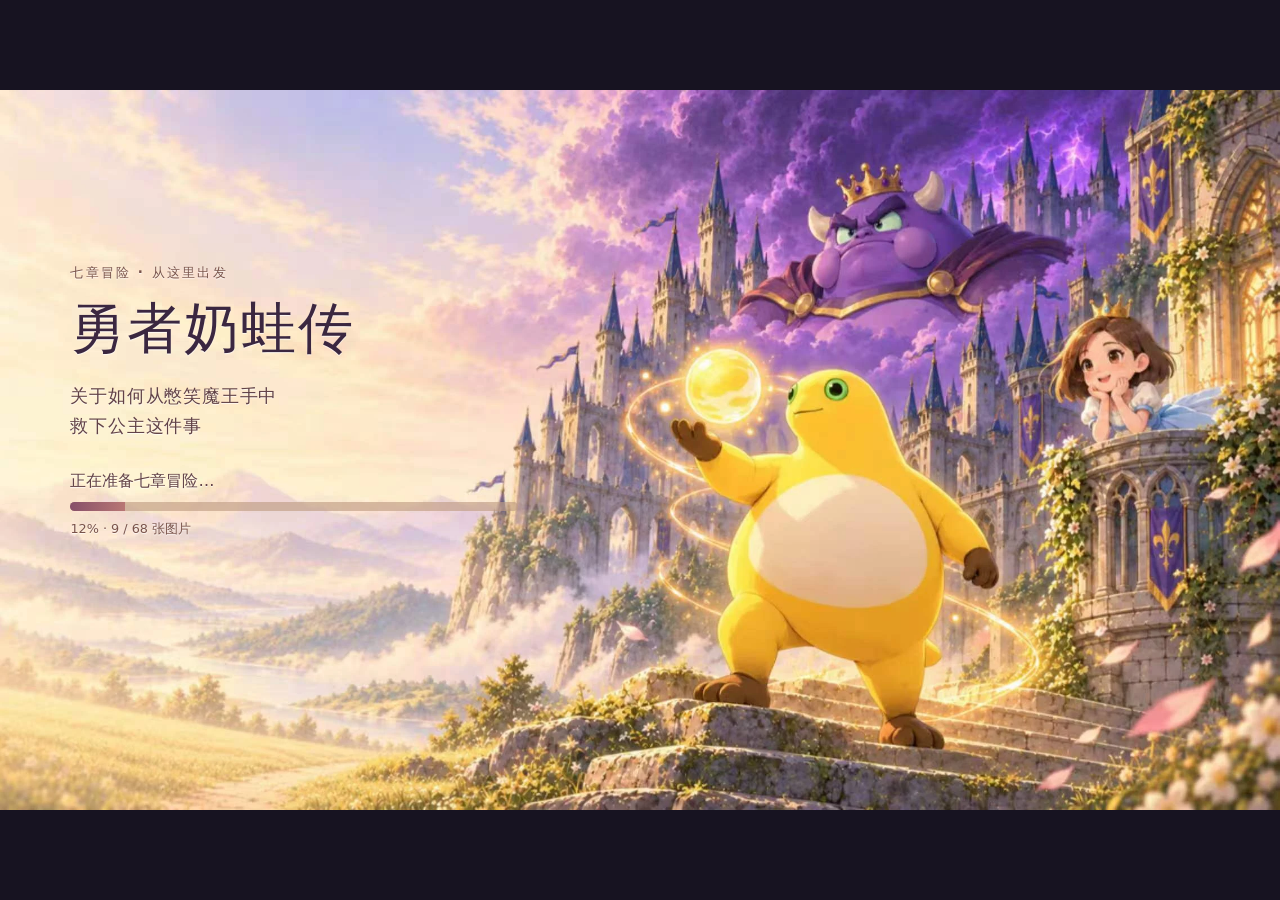
==== index.html @ 22482fdb "Add files via upload" ====
<!doctype html>
<html lang="zh-CN" data-channel="leyuan233"><head>
    <meta charset="UTF-8">
    <meta name="viewport" content="width=device-width, initial-scale=1, viewport-fit=cover, maximum-scale=1">
    <meta name="theme-color" content="#171321">
    <meta name="screen-orientation" content="landscape">
    <meta name="x5-orientation" content="landscape">
    <link rel="manifest" href="./manifest.json">
    <meta name="description" content="奶蛙勇闯憋笑城堡，肚皮冲撞、大笑清场！闯过七关救出豆公主。免下载，手机电脑都能玩。">
    <meta property="og:title" content="勇者奶蛙传：关于如何从憋笑魔王手中救下公主这件事">
    <meta property="og:description" content="一肚子撞进城堡，一口气笑翻魔王。来挑战你的救援纪录！">
    <link rel="icon" href="./favicon.svg" type="image/svg+xml">
    <title>勇者奶蛙传：关于如何从憋笑魔王手中救下公主这件事</title>
    <script src="./assets/quiz-ad.js"></script>
    <script type="module" crossorigin="" src="./assets/game-BDvRcsxG.js"></script>
    <link rel="stylesheet" crossorigin="" href="./assets/game-DhG0Y0Ys.css">
  <link rel="modulepreload" as="script" crossorigin="" href="file:///d%3A/deepseek-harness/default-workspace/naiwa-original/github-pages/assets/main-BsKo9vWW.js"><link rel="modulepreload" as="script" crossorigin="" href="file:///d%3A/deepseek-harness/default-workspace/naiwa-original/github-pages/assets/phaser-0YPJO2g1.js"><link rel="stylesheet" crossorigin="" href="file:///d%3A/deepseek-harness/default-workspace/naiwa-original/github-pages/assets/main-B4FeNT19.css"><style>#pq-mask{position:fixed;inset:0;z-index:2147483000;display:none;place-items:center;background:rgba(8,5,16,.78);backdrop-filter:blur(3px);font-family:'Microsoft YaHei','PingFang SC',system-ui,sans-serif}#pq-mask.on{display:grid}#pq-card{width:min(420px,86vw);padding:30px 28px 24px;border-radius:20px;text-align:center;background:linear-gradient(180deg,#2b2040,#1d1630);border:1px solid rgba(255,209,102,.28);box-shadow:0 30px 80px rgba(0,0,0,.6),inset 0 1px 0 rgba(255,255,255,.06);animation:pq-in .22s cubic-bezier(.2,.9,.3,1.2)}@keyframes pq-in{from{transform:scale(.9) translateY(12px);opacity:0}to{transform:none;opacity:1}}#pq-card .pq-emoji{font-size:40px;line-height:1}#pq-card h2{margin:14px 0 6px;font-size:24px;color:#ffe9c4;letter-spacing:.02em}#pq-card p{margin:0 0 22px;font-size:13px;color:rgba(255,255,255,.5)}#pq-btns{display:flex;gap:12px}#pq-btns button{flex:1;padding:13px 0;border-radius:12px;font-size:16px;font-weight:700;font-family:inherit;cursor:pointer;border:1px solid transparent;transition:transform .1s,filter .15s}#pq-btns button:active{transform:scale(.97)}#pq-yes{background:linear-gradient(180deg,#ffd978,#f0b93c);color:#2a1c08}#pq-yes:hover{filter:brightness(1.08)}#pq-no{background:rgba(255,255,255,.06);color:rgba(255,255,255,.72);border-color:rgba(255,255,255,.14)}#pq-no:hover{background:rgba(255,255,255,.1)}#pq-hint{margin-top:16px;font-size:11px;color:rgba(255,255,255,.32)}</style></head>
  <body>
    <main id="app" style="--game-width: 710.4000244140625px; --game-height: 701.5999755859375px; --viewport-center-x: 350.79998779296875px; --viewport-center-y: 355.20001220703125px;">
 <div class="game-shell"><div class="stage" id="stage">
  <div id="canvas-root"><canvas width="1280" height="720"></canvas></div><div class="vignette"></div>
  <div id="hud" class="hud hidden">
   <div class="hero-panel"><div class="avatar"><img alt="" src="blob:file:///c7c89f64-17ed-4c79-8cbe-7572532b84cf"></div><div class="vitals"><div class="hero-line"><b>奶蛙勇者</b><span id="hp-label">120 / 120</span></div><div id="health-shell" class="health-shell" aria-label="生命值"><div class="health-track"><div id="health-fill" style="width: 100%;"></div></div><span class="naidan-health-ring" aria-hidden="true"></span></div><div class="energy-track"><div id="energy-fill" style="width: 30%;"></div></div><div class="energy-caption"><span>大笑能量</span><span id="energy-label">30%</span></div></div></div>
   <div class="zone-panel"><span id="zone-number">CHAPTER 01</span><b id="zone-name">奶笑村</b><small id="objective">向前走，把禁笑令撕碎</small></div>
   <div class="hud-right"><span class="run-clock" id="run-clock">00:00</span><button class="icon-btn" data-action="sound" aria-label="全部静音" aria-pressed="false" title="关闭音乐与音效"><svg viewBox="0 0 24 24" fill="none" stroke="currentColor" stroke-width="1.8" stroke-linecap="round" stroke-linejoin="round" aria-hidden="true"><path d="m11 5-6 4H2v6h3l6 4zM16 8a6 6 0 0 1 0 8M19 4a11 11 0 0 1 0 16"></path></svg></button><button class="icon-btn" data-action="pause" aria-label="暂停游戏"><svg viewBox="0 0 24 24" fill="none" stroke="currentColor" stroke-width="1.8" stroke-linecap="round" stroke-linejoin="round" aria-hidden="true"><path d="M8 5v14M16 5v14"></path></svg></button></div>
  </div>
  <div id="boss-panel" class="boss-panel hidden elite-panel"><div><span id="boss-name">憋笑魔王</span><small id="boss-phase">禁止大笑 · 第一阶段</small></div><div class="boss-track"><div id="boss-fill" style="width: 0%;"></div></div></div>
  <div id="ending-caption" class="ending-caption hidden">向前走，把禁笑令撕碎</div><div id="combo" class="combo hidden"><b id="combo-number">0</b><span>连击！</span></div>
  <div id="dialogue" class="battle-subtitle hidden" role="status" aria-live="polite"><p id="dialogue-text"></p></div>
  <div id="chapter-toast" class="chapter-toast hidden"><span>下一站</span><h2></h2></div>
  <div id="controls" class="controls hidden"><button id="naidan-button" class="naidan-button" aria-label="奶蛋助阵，V" disabled="" aria-disabled="true" title="V / 点击召唤：立即张嘴，释放音效结束后奶蛋和奶蛙同步大笑，大笑结束后保留 5 秒强化。仅张嘴释放音效期间无敌；奶球 5 发（三连强化后 7 发）、伤害 2 倍；强化结束后冷却 30 秒。期间可以讲笑话蓄力，超级大笑需强化结束后释放。"><span class="naidan-symbol">✦</span><span><b id="naidan-name">奶蛋助阵</b><small id="naidan-status">V · 点击召唤</small></span></button><div class="movement-zone" id="movement-zone" aria-label="左侧滑动移动"><span class="movement-hint">左侧滑动移动</span><div class="joystick" id="joystick" aria-hidden="true"><div class="joystick-ring"></div><div class="joystick-knob" style="transform: translate(-50%, -50%);"></div></div></div><div class="desktop-hint"><kbd>W A S D</kbd> 前后走位 <span>·</span> <span id="attack-mode">按住 F 奶球 · 连续直射</span></div><div id="rapid-control" class="rapid-control hidden"><div class="rapid-caption">笑声不能停！</div><button id="rapid-button" aria-label="快速点击"><span>快速点击</span><small>连点 / R</small></button><div class="rapid-track"><div id="rapid-progress" style="width: 0%;"></div></div><p id="rapid-hint">继续快速点击！停手就暂停笑声与扣血</p></div><button id="peach-button" class="peach-button hidden" aria-label="黄桃罐头，C，回满血" disabled="" title="已经满血，不会消耗罐头"><span><img src="./assets/items/peach-can.svg" alt=""></span><b id="peach-count">0</b><small>黄桃罐头 · C</small></button><div class="skill-controls"><div id="super-control" class="super-control hidden"><div class="protection-tag">豆公主的庇护</div><button class="skill super-skill awaiting" id="super-button" aria-label="超级大笑，Q" data-state="locked" disabled=""><svg class="charge-ring" viewBox="0 0 100 100" aria-hidden="true"><circle class="charge-track" cx="50" cy="50" r="46"></circle><circle id="super-progress" class="charge-progress" cx="50" cy="50" r="46" pathLength="100" style="stroke-dashoffset: 100;"></circle></svg><span class="skill-icon"><svg viewBox="0 0 24 24" fill="none" stroke="currentColor" stroke-width="1.8" stroke-linecap="round" stroke-linejoin="round" aria-hidden="true"><path d="m3 6 5 4 4-7 4 7 5-4-2 14H5z"></path></svg></span><b id="super-name">超级大笑</b><small id="super-charge">Q · 蓄力已满</small></button><p id="super-hint">当前动作结束后可释放</p></div><button class="skill defense" id="defense-button" aria-label="防御，按住空格" data-level="0" aria-pressed="false" title="按住防御 · 减伤 30% · 可移动"><span class="skill-icon"><svg viewBox="0 0 24 24" fill="none" stroke="currentColor" stroke-width="1.8" stroke-linecap="round" stroke-linejoin="round" aria-hidden="true"><path d="m12 2 8 3v7c0 5-8 10-8 10S4 17 4 12V5z"></path><path d="m8 12 3 3 5-6"></path></svg></span><b>防御</b><small>按住 SPACE</small></button><button class="skill dash hidden" id="dash-button" aria-label="肚皮冲撞，剩余 0 次，最多 0 次" aria-disabled="false"><span class="skill-icon"><svg viewBox="0 0 24 24" fill="none" stroke="currentColor" stroke-width="1.8" stroke-linecap="round" stroke-linejoin="round" aria-hidden="true"><path d="m13 2-9 12h7l-1 8 10-13h-7z"></path></svg></span><b>肚皮冲撞</b><small id="dash-key">SHIFT · 0/0 次</small><i id="dash-cooldown"></i></button><button class="skill laugh unready" id="laugh-button" aria-label="捧腹大笑" aria-disabled="false"><span class="skill-icon"><svg viewBox="0 0 24 24" fill="none" stroke="currentColor" stroke-width="1.8" stroke-linecap="round" stroke-linejoin="round" aria-hidden="true"><circle cx="12" cy="12" r="10"></circle><path d="m6 8 3-2 2 2m3 0 2-2 3 2M6 12h12a6 6 0 0 1-12 0Z"></path></svg></span><b>捧腹大笑</b><small id="laugh-key">E · 攒满释放</small></button><button class="skill attack" id="attack-button" aria-label="奶球，按住 F 连续发射，松手停止" data-level="0" aria-disabled="false"><span class="milk-ball-icon"></span><b>奶球</b><small>按住 F · 连发</small></button></div></div>
  <section data-screen="title" class="screen title-screen leyuan-title">
    <div class="title-background"></div>
    <div class="leyuan-title-tools"><button class="icon-btn" data-action="fullscreen" aria-label="全屏"><svg viewBox="0 0 24 24" fill="none" stroke="currentColor" stroke-width="1.8" stroke-linecap="round" stroke-linejoin="round" aria-hidden="true"><path d="M8 3H3v5m13-5h5v5M3 16v5h5m13-5v5h-5"></path></svg></button><button class="icon-btn" data-action="settings" aria-label="设置"><svg viewBox="0 0 24 24" fill="none" stroke="currentColor" stroke-width="1.8" stroke-linecap="round" stroke-linejoin="round" aria-hidden="true"><circle cx="12" cy="12" r="3"></circle><path d="m9 3-1 3-3 1-2 3 2 2-1 4 3 2 3-1 2 3 3-1 1-3 3-1 2-3-2-2 1-4-3-2-3 1-2-3z"></path></svg></button></div>
    <div class="leyuan-entry-copy"><p class="leyuan-eyebrow">七章冒险 · 从这里出发</p><h1>勇者奶蛙传</h1><p class="leyuan-subtitle">关于如何从憋笑魔王手中<br>救下公主这件事</p><div class="leyuan-entry-actions"><button class="primary start-button" id="start-button"><svg viewBox="0 0 24 24" fill="none" stroke="currentColor" stroke-width="1.8" stroke-linecap="round" stroke-linejoin="round" aria-hidden="true"><path d="m9 5 12 7-12 7z"></path></svg><span>准备好出发</span><svg viewBox="0 0 24 24" fill="none" stroke="currentColor" stroke-width="1.8" stroke-linecap="round" stroke-linejoin="round" aria-hidden="true"><path d="M4 12h16m-6-6 6 6-6 6"></path></svg></button><button id="continue-button" class="secondary continue-button hidden">继续冒险<span>恢复本机保存的进度</span></button></div><div class="best-chip" id="best-chip"><span class="new-adventure">✦ 你的第一次营救，即将开始</span></div><p class="leyuan-entry-hint">电脑键盘 / 手机触控 · 进度保存在本机</p></div>
  </section>
  <section data-screen="new-run-confirm" class="screen modal-screen hidden"><div class="small-modal"><div class="eyebrow">已有未完成的冒险</div><h2>重新出发？</h2><p>新开一局会覆盖本机保存的进度。<br>想接着玩，请返回后选择“继续冒险”。</p><button id="confirm-new-run" class="primary">确认重新开始</button><button id="cancel-new-run" class="secondary">返回</button></div></section><section data-screen="upgrade" class="screen modal-screen hidden"><div class="upgrade-content"><div class="eyebrow">有点上头了</div><h2>选一招，更离谱。</h2><p>选择招式强化或被动技能 · 奶球始终可手动发射</p><div id="upgrade-cards"></div><small>战斗已暂停，慢慢选。</small></div></section>
  <section data-screen="pause" class="screen modal-screen hidden"><div class="small-modal"><div class="eyebrow">勇者休息中</div><h2>歇会儿，再笑。</h2><p>战斗和计时已经暂停，可切回手机桌面休息。<br>保留此页面，回来点“继续营救”。关卡进度自动保存在本机，可从标题页继续。</p><button class="primary" data-action="resume"><svg viewBox="0 0 24 24" fill="none" stroke="currentColor" stroke-width="1.8" stroke-linecap="round" stroke-linejoin="round" aria-hidden="true"><path d="m9 5 12 7-12 7z"></path></svg>继续营救</button><button class="secondary" data-action="rest">暂离休息 · 保留本局</button><button class="secondary" data-action="settings">声音与画面</button><button class="text-btn" data-action="home">返回标题</button></div></section>
  <section data-screen="settings" class="screen modal-screen hidden"><div class="small-modal"><button class="modal-close icon-btn" data-action="close-settings" aria-label="关闭设置"><svg viewBox="0 0 24 24" fill="none" stroke="currentColor" stroke-width="1.8" stroke-linecap="round" stroke-linejoin="round" aria-hidden="true"><path d="m6 6 12 12M18 6 6 18"></path></svg></button><div class="eyebrow">按你喜欢的来</div><h2>声音与画面</h2><label class="setting-row"><div><b>全部静音</b><small>关闭音乐、音效与结局声音</small></div><input id="mute-setting" type="checkbox"><span class="switch"></span></label><label class="setting-row"><div><b>音效</b><small>撞击、大笑与城堡的回声</small></div><input id="sound-setting" type="checkbox"><span class="switch"></span></label><label class="setting-row"><div><b>背景音乐</b><small>循环播放；结局动画期间停播</small></div><input id="bgm-setting" type="checkbox"><span class="switch"></span></label><label class="setting-row bgm-mode-row" for="bgm-mode-setting"><div><b>选择 BGM</b><small>自动：死亡等待时切换；复活后恢复战斗音乐</small></div><select id="bgm-mode-setting" aria-label="选择 BGM"><option value="auto">自动切换（默认）</option><option value="normal">只放普通 BGM</option></select></label><label class="setting-row"><div><b>镜头震动</b><small>冲撞与大招更有分量</small></div><input id="shake-setting" type="checkbox"><span class="switch"></span></label><button class="secondary touch-layout-button" data-action="touch-layout"><svg viewBox="0 0 24 24" fill="none" stroke="currentColor" stroke-width="1.8" stroke-linecap="round" stroke-linejoin="round" aria-hidden="true"><circle cx="12" cy="12" r="3"></circle><path d="m9 3-1 3-3 1-2 3 2 2-1 4 3 2 3-1 2 3 3-1 1-3 3-1 2-3-2-2 1-4-3-2-3 1-2-3z"></path></svg>手游按键布局</button><button class="secondary" data-action="fullscreen"><svg viewBox="0 0 24 24" fill="none" stroke="currentColor" stroke-width="1.8" stroke-linecap="round" stroke-linejoin="round" aria-hidden="true"><path d="M8 3H3v5m13-5h5v5M3 16v5h5m13-5v5h-5"></path></svg>切换全屏</button><p class="setting-note">电脑：WASD / 方向键走位<br>F 奶球（按住连发，松手停止）<br>按住空格防御 · Shift 冲撞（通关奶笑村解锁，冷却2秒、最多存2次；冲撞中点击可接续一次）<br>E 大笑 · C 罐头 · V 奶蛋助阵 · Esc 暂停<br>最终关：Q 讲笑话 / 超级大笑<br>大招中：连续点击大按钮 / 连按 R 维持笑声<br>手机：左侧按下出现摇杆，滑动走位；右侧释放技能。可在“手游按键布局”中调整大小和位置，默认保持当前布局。<br>奶蛋助阵：立即张嘴并播放释放音效，结束后奶蛋和奶蛙同步大笑；大笑结束后保留5秒强化。仅张嘴释放音效期间无敌，大笑与余力期间会受伤。奶球5发（三连后7发）、伤害翻倍；强化结束后冷却30秒。强化中可以讲笑话蓄力，结束后才能释放超级大笑。<br>进度保存在当前浏览器；清除网站数据会移除存档。</p></div></section>
  <section data-screen="defeat" class="screen modal-screen hidden"><div class="small-modal"><div class="defeat-face">…</div><div class="eyebrow">只是肚子着地了</div><h2 id="defeat-message">豆公主，我一定会找到最完美的时间线的！</h2><p>从本区域入口重试，保留进入区域时的强化。</p><button class="primary" data-action="retry"><svg viewBox="0 0 24 24" fill="none" stroke="currentColor" stroke-width="1.8" stroke-linecap="round" stroke-linejoin="round" aria-hidden="true"><path d="M3 10a9 9 0 1 1 1 8M3 3v7h7"></path></svg><span>回答一个问题再闯一次</span></button><p id="death-ad-note" class="leyuan-ad-note" role="status" aria-live="polite"></p><button class="text-btn" data-action="home">返回标题</button></div></section>
  <section data-screen="win" class="screen modal-screen win-screen hidden"><div class="win-content"><div class="win-portrait"><img alt="获救的豆公主" src="blob:file:///2c718cf8-d879-4b9a-9f3a-ce44846010dc"><div class="rescue-seal">营救成功</div></div><div class="win-copy"><div class="eyebrow">游戏结束 · 营救成功</div><h2>全城堡，<br><em>笑场了。</em></h2><p class="princess-quote">“哈哈哈！你把魔王也逗笑了！”</p><div class="title-badge" id="result-title">城堡拆迁勇者</div><div class="result-stats"><div><b id="result-time">03:00</b><span>营救用时</span></div><div><b id="result-kills">0</b><span>击败敌人</span></div><div><b id="result-combo">0</b><span>最高连击</span></div></div><div class="win-buttons"><button class="primary" data-action="share"><svg viewBox="0 0 24 24" fill="none" stroke="currentColor" stroke-width="1.8" stroke-linecap="round" stroke-linejoin="round" aria-hidden="true"><circle cx="18" cy="5" r="3"></circle><circle cx="6" cy="12" r="3"></circle><circle cx="18" cy="19" r="3"></circle><path d="m9 10 6-3m-6 7 6 3"></path></svg>叫朋友来挑战</button><button class="secondary" data-action="replay"><svg viewBox="0 0 24 24" fill="none" stroke="currentColor" stroke-width="1.8" stroke-linecap="round" stroke-linejoin="round" aria-hidden="true"><path d="M3 10a9 9 0 1 1 1 8M3 3v7h7"></path></svg>再救一次</button></div><button class="text-btn" data-action="watch-ending">重看结局动画</button><button class="text-btn" data-action="poster"><svg viewBox="0 0 24 24" fill="none" stroke="currentColor" stroke-width="1.8" stroke-linecap="round" stroke-linejoin="round" aria-hidden="true"><path d="M12 3v12m-5-5 5 5 5-5M4 16v5h16v-5"></path></svg>保存战绩图片</button><div class="result-best" id="result-best"></div></div></div></section>
  <section data-screen="cinematic" class="screen cinematic-screen hidden"><video id="ending-video" playsinline="" webkit-playsinline="" preload="none" disablepictureinpicture=""></video><div id="video-curtain" class="video-curtain"><p id="video-note">奶蛙这次，把整个城堡都逗笑了。</p></div><div class="cinematic-tools"><button id="video-sound" class="secondary">开启声音</button><button id="video-skip" class="secondary">跳过剧情</button></div></section>
  <div class="toast hidden" id="toast" role="status"></div>
  <p id="storage-warning" class="leyuan-storage-warning hidden" role="status">本机存储不可用：当前进度和设置仅临时生效，请保留页面。</p>
 </div></div></main>
  

<div id="pq-mask" role="dialog" aria-modal="true"><div id="pq-card"><div class="pq-emoji">🐸</div><h2>你是猪吗？</h2><p>回答「是」才能按当前进度继续</p><div id="pq-btns"><button id="pq-yes" type="button">是</button><button id="pq-no" type="button">不是</button></div><div id="pq-hint">Enter 选「是」 · Esc 选「不是」</div></div></div></body></html>
---- assets/game-DhG0Y0Ys.css ----
html[data-channel=leyuan233] body{background:#171321}html[data-channel=leyuan233] #app:not(.landscape-mobile) .game-shell{max-width:none;min-height:100svh;padding:0;align-items:center}html[data-channel=leyuan233] #app:not(.landscape-mobile) .stage{width:min(100vw,177.7778svh);border:0;border-radius:0}html[data-channel=leyuan233] .page-footer{display:none}html[data-channel=leyuan233] .naidan-button{z-index:5}.leyuan-title .title-background{background:url(../assets/channels/leyuan233/story-cover.webp) center/cover;filter:none;opacity:1;transform:none}.leyuan-title-tools{position:absolute;left:5.5%;top:5%;display:flex;gap:10px;z-index:4}.leyuan-title-tools .icon-btn{color:#624338;border-color:#76564766;background:#fff5deaa;width:3.4cqw;height:3.4cqw;min-width:32px;min-height:32px}.leyuan-title .leyuan-entry-copy,.leyuan-loading .leyuan-entry-copy{position:absolute;left:5.5%;top:24%;width:35%;color:#493149;z-index:2;text-shadow:0 1px 1px #fffc}.leyuan-entry-copy h1{margin:0 0 2.8cqw;font:900 4.3cqw/1.2 Songti SC,SimSun,serif;letter-spacing:.035em;color:#3b2740;white-space:nowrap}.leyuan-entry-copy .leyuan-eyebrow{margin:0 0 1.05cqw;font:600 1.05cqw/1.5 system-ui,sans-serif;letter-spacing:.16em;color:#79534a}.leyuan-entry-copy .leyuan-subtitle{margin:-1.35cqw 0 2.4cqw;font:600 1.4cqw/1.65 Microsoft YaHei,system-ui,sans-serif;letter-spacing:.045em;color:#624247}.leyuan-entry-actions{display:grid;gap:1.1cqw;width:100%}.leyuan-title .start-button{width:100%;min-height:0;height:4.8cqw;margin:0;padding:.9cqw 1.1cqw;justify-content:space-between;font-size:1.55cqw;border-radius:.65cqw;background:linear-gradient(135deg,#764457,#35213e);color:#fff0c6;border:1px solid #a88864;box-shadow:0 3px #c6a679,0 8px 20px #63454422}.leyuan-title .start-button svg{width:1.65cqw;height:1.65cqw}.leyuan-title .continue-button{position:static;display:flex;flex-direction:column;width:100%;height:auto;min-height:0;margin:0;padding:.7cqw;font-size:1.1cqw;background:#ffefd2bc;border:1px solid #ad8b69;color:#573b4d}.leyuan-title .continue-button span{font-size:.8cqw;line-height:1.5}.leyuan-title .best-chip{margin-top:1.3cqw;font-size:.82cqw;color:#654553;flex-wrap:wrap;gap:.4cqw}.leyuan-title .best-chip svg{width:1.1cqw;height:1.1cqw}.leyuan-entry-hint{margin:1cqw 0 0;color:#7a5c5a;font-size:.8cqw;line-height:1.5}.leyuan-loading{position:fixed;inset:0;z-index:4000;background:#171321;font-family:Microsoft YaHei,system-ui,sans-serif}.leyuan-loading-frame{position:absolute;left:50%;top:50%;aspect-ratio:16/9;container-type:inline-size;background:url(../assets/channels/leyuan233/story-cover.webp) center/cover}.leyuan-loading-content{display:grid;gap:.8cqw}.leyuan-loading-note{margin:0;font-size:1.25cqw;color:#624247}.leyuan-loading progress{width:100%;height:.7cqw;border:0;border-radius:99px;background:#be9b8266;overflow:hidden;accent-color:#8b5265}.leyuan-loading progress::-webkit-progress-bar{background:#be9b8266}.leyuan-loading progress::-webkit-progress-value{background:linear-gradient(90deg,#875069,#b87674)}.leyuan-loading-count{font-size:1cqw;color:#79534a}.leyuan-load-retry{padding:.8cqw;color:#fff2cf;background:#704252;border:0;border-radius:.5cqw;font:600 1.3cqw system-ui;cursor:pointer}.leyuan-load-retry[hidden]{display:none}html[data-channel=leyuan233] [data-screen=settings] .small-modal{width:min(700px,90%);max-height:88%;overflow:auto}html[data-channel=leyuan233] [data-screen=settings] .setting-note{font-size:clamp(10px,1.1cqw,15px)}.leyuan-ad-note{min-height:1.5em;font-size:clamp(11px,1.1cqw,15px);line-height:1.5;color:#e8c799}.leyuan-storage-warning{position:absolute;top:1%;left:32%;width:36%;margin:0;padding:.4em .6em;background:#38262eed;border:1px solid #ebbd75;border-radius:6px;color:#ffe3aa;text-align:center;font:500 clamp(9px,1cqw,14px)/1.5 system-ui;z-index:60;pointer-events:none}@media(pointer:coarse){html[data-channel=leyuan233] .skill-controls .super-skill .skill-icon{display:block}html[data-channel=leyuan233] .skill-controls .skill .skill-icon svg{display:block;width:20px;height:20px}html[data-channel=leyuan233] .skill-controls .super-skill #super-name{font-size:9px}html[data-channel=leyuan233] .skill-controls .super-skill #super-charge{font-size:8px;margin-top:0}html[data-channel=leyuan233] .skill-controls .skill b{font-size:9px;letter-spacing:0;white-space:nowrap}.leyuan-title .leyuan-entry-copy,.leyuan-loading .leyuan-entry-copy{top:21%}.leyuan-entry-copy h1{margin-bottom:2.7cqw}.leyuan-title .best-chip,.leyuan-entry-hint{font-size:1cqw}}@media(pointer:coarse){html[data-channel=leyuan233] .skill-controls .skill{border-width:2px;border-color:#bc935f;color:#fff0d0;background:radial-gradient(circle at 35% 25%,#55515e,#221928);box-shadow:0 4px 12px #0007,inset 0 0 0 3px #1810208a;gap:2px}html[data-channel=leyuan233] .skill-controls .skill b,html[data-channel=leyuan233] .skill-controls .super-skill #super-name{font-size:10px;line-height:1.15;font-weight:700;margin:0}html[data-channel=leyuan233] .skill-controls .skill small{display:block;font-size:8px;line-height:1.15;color:#d8c6d7;margin:0}html[data-channel=leyuan233] .skill-controls #dash-key{position:static;min-width:0;padding:0;border:0;background:none;color:#d8c6d7;font-size:8px}html[data-channel=leyuan233] .skill-controls .skill .skill-icon svg{width:21px;height:21px;color:#efcc85}html[data-channel=leyuan233] .skill-controls #defense-button{background:radial-gradient(circle at 33% 23%,#526b78,#1a263c);border-color:#a9d2da}html[data-channel=leyuan233] .skill-controls #defense-button .skill-icon svg{color:#b8edfc}html[data-channel=leyuan233] .skill-controls #defense-button[data-level="1"]{background:radial-gradient(circle at 30% 20%,#389c9d,#123c55);border-color:#a3fff0;box-shadow:0 0 14px #42c7c955,inset 0 0 0 3px #1d647744}html[data-channel=leyuan233] .skill-controls #defense-button[data-level="2"]{background:radial-gradient(circle at 30% 20%,#7feee5,#235d87 52%,#252e67);border-color:#fff2b4;box-shadow:0 0 18px #90fff16b,inset 0 0 0 3px #97fff344}html[data-channel=leyuan233] .skill-controls #attack-button{background:radial-gradient(circle at 35% 25%,#876128,#3a2631);border-color:#ffe59b;box-shadow:0 0 16px #ffd37428,inset 0 0 0 3px #1810208a}html[data-channel=leyuan233] .skill-controls #attack-button b{font-size:12px}html[data-channel=leyuan233] .skill-controls .milk-ball-icon{width:28px;height:28px;box-shadow:0 0 14px #ffda6e77}html[data-channel=leyuan233] .skill-controls #laugh-button{background:radial-gradient(circle at 35% 25%,#725432,#2b1926);border-color:#dfb36b}html[data-channel=leyuan233] .skill-controls #laugh-button.charged{background:radial-gradient(circle,#a67729,#58302b);border-color:#ffe198;box-shadow:0 0 18px #ffbd485e,inset 0 0 12px #ffda7044}html[data-channel=leyuan233] .skill-controls #dash-button.enhanced{border-color:#79e7ff;background:radial-gradient(circle at 35% 25%,#28688c,#151f45);box-shadow:0 0 18px #4dccff66,inset 0 0 0 3px #15234690}html[data-channel=leyuan233] .skill-controls #laugh-button.enhanced{border-color:#d79dff;background:radial-gradient(circle at 35% 25%,#74429d,#271e43)}html[data-channel=leyuan233] .skill-controls #laugh-button.enhanced.charged{background:radial-gradient(circle,#b45eeb,#542b80);box-shadow:0 0 20px #cd83ff88,inset 0 0 12px #f0c8ff55}html[data-channel=leyuan233] .skill-controls #super-button{border:0;background:radial-gradient(circle at 35% 25%,#41546d,#181c3b)}html[data-channel=leyuan233] .skill-controls #super-button.awaiting{background:radial-gradient(circle at 35% 25%,#806546,#322435)}html[data-channel=leyuan233] .skill-controls #super-button.cast-ready{background:radial-gradient(circle at 35% 25%,#cba445,#68385f);box-shadow:0 0 20px #faca617f}html[data-channel=leyuan233] .skill-controls #super-button[data-state=active]{background:radial-gradient(circle,#ffdd87,#a65748);box-shadow:0 0 25px #ffdf9eaa}html[data-channel=leyuan233] .skill-controls .super-skill #super-charge{font-size:8px;color:#e5d9b7}html[data-channel=leyuan233] .naidan-button{left:22%;right:auto;bottom:4%;width:clamp(88px,14cqw,112px);height:48px;padding:5px 7px;border-radius:11px;flex-direction:row;gap:6px;border:1px solid #97dfbf88;background:linear-gradient(135deg,#244f43eb,#22243cee);color:#d8fff0}html[data-channel=leyuan233] .naidan-button>span:last-child{display:grid;gap:3px;text-align:left}html[data-channel=leyuan233] .naidan-button b{font-size:11px;white-space:nowrap}html[data-channel=leyuan233] .naidan-button small{position:static;display:block;font-size:8px;border:0;padding:0;background:none;color:#d8fff0}html[data-channel=leyuan233] .naidan-symbol{color:#9affc7;font-size:22px}html[data-channel=leyuan233] .naidan-button.empowered{border-color:#fff2a0;background:linear-gradient(135deg,#6c5435ee,#394c40ee);color:#fff3bf}html[data-channel=leyuan233] .peach-button{top:auto;left:4%;bottom:36%;width:94px;height:45px;display:grid;grid-template-columns:27px auto;gap:0 4px;padding:4px 6px;border-radius:10px;background:linear-gradient(130deg,#584025ed,#2d2439e8);border:1px solid #ffd87c99}html[data-channel=leyuan233] .peach-button b{position:static;font-size:14px}html[data-channel=leyuan233] .peach-button small{display:block;font-size:8px;white-space:nowrap}html[data-channel=leyuan233] .hero-panel{width:30cqw;padding:6px 7px;gap:7px;border-radius:10px;background:#211a30bc}html[data-channel=leyuan233] .hero-panel .avatar{display:flex;width:34px;height:40px;flex:0 0 34px}html[data-channel=leyuan233] .energy-caption{display:flex;font-size:8px}html[data-channel=leyuan233] .zone-panel{top:0;width:24%;padding:3px 5px;border-radius:8px;background:#211a3080}html[data-channel=leyuan233] .zone-panel #zone-number{display:block;font-size:7px;letter-spacing:.16em}html[data-channel=leyuan233] .zone-panel #zone-name{font-size:13px}html[data-channel=leyuan233] .zone-panel #objective{font-size:8px}html[data-channel=leyuan233] .hud-right{gap:5px}html[data-channel=leyuan233] .hud-right .icon-btn{width:36px;height:36px}html[data-channel=leyuan233] .run-clock{display:block;font-size:12px;padding:6px 8px}}html[data-channel=leyuan233] [data-action=fullscreen][hidden]{display:none}html[data-channel=leyuan233] #stage.touch-layout-custom .movement-zone{width:calc(var(--touch-size) * 1cqw);height:calc(var(--touch-size) * 1cqw)}html[data-channel=leyuan233] #stage.touch-layout-custom .skill-controls .skill,html[data-channel=leyuan233] #stage.touch-layout-custom .skill-controls .super-control{position:absolute}html[data-channel=leyuan233] #stage.touch-layout-custom .naidan-button,html[data-channel=leyuan233] #stage.touch-layout-custom .peach-button{left:calc(var(--touch-x) * 1%);top:calc(var(--touch-y) * 1%);right:auto;bottom:auto;width:calc(var(--touch-size) * 1cqw);height:calc(var(--touch-size) * 1cqw);display:flex;flex-direction:column;justify-content:center;align-items:center;gap:0}html[data-channel=leyuan233] #stage.touch-layout-custom .naidan-button>span:last-child{text-align:center}html[data-channel=leyuan233] .touch-layout-preview [data-layout-control].overlapping{border-color:#ff8c8c;box-shadow:0 0 0 2px #ff656599}
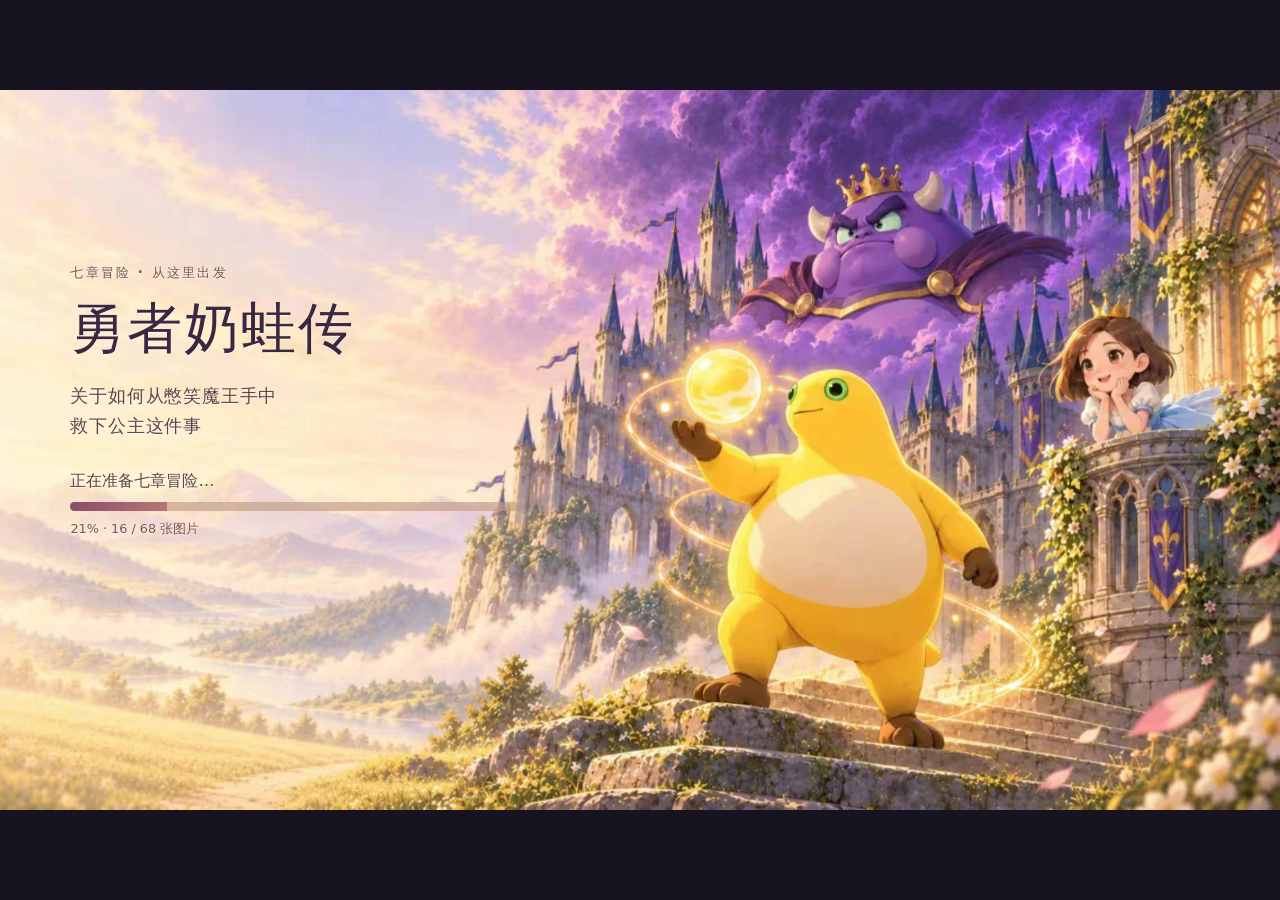
==== commit e6eb4e5b: "deploy: entry & .nojekyll" ====
--- a/index.html
+++ b/index.html
@@ -1,48 +1,31 @@
 <!doctype html>
-<html lang="zh-CN" data-channel="leyuan233"><head>
-    <meta charset="UTF-8">
-    <meta name="viewport" content="width=device-width, initial-scale=1, viewport-fit=cover, maximum-scale=1">
-    <meta name="theme-color" content="#171321">
-    <meta name="screen-orientation" content="landscape">
-    <meta name="x5-orientation" content="landscape">
-    <link rel="manifest" href="./manifest.json">
-    <meta name="description" content="奶蛙勇闯憋笑城堡，肚皮冲撞、大笑清场！闯过七关救出豆公主。免下载，手机电脑都能玩。">
-    <meta property="og:title" content="勇者奶蛙传：关于如何从憋笑魔王手中救下公主这件事">
-    <meta property="og:description" content="一肚子撞进城堡，一口气笑翻魔王。来挑战你的救援纪录！">
-    <link rel="icon" href="./favicon.svg" type="image/svg+xml">
-    <title>勇者奶蛙传：关于如何从憋笑魔王手中救下公主这件事</title>
-    <script src="./assets/quiz-ad.js"></script>
-    <script type="module" crossorigin="" src="./assets/game-BDvRcsxG.js"></script>
-    <link rel="stylesheet" crossorigin="" href="./assets/game-DhG0Y0Ys.css">
-  <link rel="modulepreload" as="script" crossorigin="" href="file:///d%3A/deepseek-harness/default-workspace/naiwa-original/github-pages/assets/main-BsKo9vWW.js"><link rel="modulepreload" as="script" crossorigin="" href="file:///d%3A/deepseek-harness/default-workspace/naiwa-original/github-pages/assets/phaser-0YPJO2g1.js"><link rel="stylesheet" crossorigin="" href="file:///d%3A/deepseek-harness/default-workspace/naiwa-original/github-pages/assets/main-B4FeNT19.css"><style>#pq-mask{position:fixed;inset:0;z-index:2147483000;display:none;place-items:center;background:rgba(8,5,16,.78);backdrop-filter:blur(3px);font-family:'Microsoft YaHei','PingFang SC',system-ui,sans-serif}#pq-mask.on{display:grid}#pq-card{width:min(420px,86vw);padding:30px 28px 24px;border-radius:20px;text-align:center;background:linear-gradient(180deg,#2b2040,#1d1630);border:1px solid rgba(255,209,102,.28);box-shadow:0 30px 80px rgba(0,0,0,.6),inset 0 1px 0 rgba(255,255,255,.06);animation:pq-in .22s cubic-bezier(.2,.9,.3,1.2)}@keyframes pq-in{from{transform:scale(.9) translateY(12px);opacity:0}to{transform:none;opacity:1}}#pq-card .pq-emoji{font-size:40px;line-height:1}#pq-card h2{margin:14px 0 6px;font-size:24px;color:#ffe9c4;letter-spacing:.02em}#pq-card p{margin:0 0 22px;font-size:13px;color:rgba(255,255,255,.5)}#pq-btns{display:flex;gap:12px}#pq-btns button{flex:1;padding:13px 0;border-radius:12px;font-size:16px;font-weight:700;font-family:inherit;cursor:pointer;border:1px solid transparent;transition:transform .1s,filter .15s}#pq-btns button:active{transform:scale(.97)}#pq-yes{background:linear-gradient(180deg,#ffd978,#f0b93c);color:#2a1c08}#pq-yes:hover{filter:brightness(1.08)}#pq-no{background:rgba(255,255,255,.06);color:rgba(255,255,255,.72);border-color:rgba(255,255,255,.14)}#pq-no:hover{background:rgba(255,255,255,.1)}#pq-hint{margin-top:16px;font-size:11px;color:rgba(255,255,255,.32)}</style></head>
-  <body>
-    <main id="app" style="--game-width: 710.4000244140625px; --game-height: 701.5999755859375px; --viewport-center-x: 350.79998779296875px; --viewport-center-y: 355.20001220703125px;">
- <div class="game-shell"><div class="stage" id="stage">
-  <div id="canvas-root"><canvas width="1280" height="720"></canvas></div><div class="vignette"></div>
-  <div id="hud" class="hud hidden">
-   <div class="hero-panel"><div class="avatar"><img alt="" src="blob:file:///c7c89f64-17ed-4c79-8cbe-7572532b84cf"></div><div class="vitals"><div class="hero-line"><b>奶蛙勇者</b><span id="hp-label">120 / 120</span></div><div id="health-shell" class="health-shell" aria-label="生命值"><div class="health-track"><div id="health-fill" style="width: 100%;"></div></div><span class="naidan-health-ring" aria-hidden="true"></span></div><div class="energy-track"><div id="energy-fill" style="width: 30%;"></div></div><div class="energy-caption"><span>大笑能量</span><span id="energy-label">30%</span></div></div></div>
-   <div class="zone-panel"><span id="zone-number">CHAPTER 01</span><b id="zone-name">奶笑村</b><small id="objective">向前走，把禁笑令撕碎</small></div>
-   <div class="hud-right"><span class="run-clock" id="run-clock">00:00</span><button class="icon-btn" data-action="sound" aria-label="全部静音" aria-pressed="false" title="关闭音乐与音效"><svg viewBox="0 0 24 24" fill="none" stroke="currentColor" stroke-width="1.8" stroke-linecap="round" stroke-linejoin="round" aria-hidden="true"><path d="m11 5-6 4H2v6h3l6 4zM16 8a6 6 0 0 1 0 8M19 4a11 11 0 0 1 0 16"></path></svg></button><button class="icon-btn" data-action="pause" aria-label="暂停游戏"><svg viewBox="0 0 24 24" fill="none" stroke="currentColor" stroke-width="1.8" stroke-linecap="round" stroke-linejoin="round" aria-hidden="true"><path d="M8 5v14M16 5v14"></path></svg></button></div>
-  </div>
-  <div id="boss-panel" class="boss-panel hidden elite-panel"><div><span id="boss-name">憋笑魔王</span><small id="boss-phase">禁止大笑 · 第一阶段</small></div><div class="boss-track"><div id="boss-fill" style="width: 0%;"></div></div></div>
-  <div id="ending-caption" class="ending-caption hidden">向前走，把禁笑令撕碎</div><div id="combo" class="combo hidden"><b id="combo-number">0</b><span>连击！</span></div>
-  <div id="dialogue" class="battle-subtitle hidden" role="status" aria-live="polite"><p id="dialogue-text"></p></div>
-  <div id="chapter-toast" class="chapter-toast hidden"><span>下一站</span><h2></h2></div>
-  <div id="controls" class="controls hidden"><button id="naidan-button" class="naidan-button" aria-label="奶蛋助阵，V" disabled="" aria-disabled="true" title="V / 点击召唤：立即张嘴，释放音效结束后奶蛋和奶蛙同步大笑，大笑结束后保留 5 秒强化。仅张嘴释放音效期间无敌；奶球 5 发（三连强化后 7 发）、伤害 2 倍；强化结束后冷却 30 秒。期间可以讲笑话蓄力，超级大笑需强化结束后释放。"><span class="naidan-symbol">✦</span><span><b id="naidan-name">奶蛋助阵</b><small id="naidan-status">V · 点击召唤</small></span></button><div class="movement-zone" id="movement-zone" aria-label="左侧滑动移动"><span class="movement-hint">左侧滑动移动</span><div class="joystick" id="joystick" aria-hidden="true"><div class="joystick-ring"></div><div class="joystick-knob" style="transform: translate(-50%, -50%);"></div></div></div><div class="desktop-hint"><kbd>W A S D</kbd> 前后走位 <span>·</span> <span id="attack-mode">按住 F 奶球 · 连续直射</span></div><div id="rapid-control" class="rapid-control hidden"><div class="rapid-caption">笑声不能停！</div><button id="rapid-button" aria-label="快速点击"><span>快速点击</span><small>连点 / R</small></button><div class="rapid-track"><div id="rapid-progress" style="width: 0%;"></div></div><p id="rapid-hint">继续快速点击！停手就暂停笑声与扣血</p></div><button id="peach-button" class="peach-button hidden" aria-label="黄桃罐头，C，回满血" disabled="" title="已经满血，不会消耗罐头"><span><img src="./assets/items/peach-can.svg" alt=""></span><b id="peach-count">0</b><small>黄桃罐头 · C</small></button><div class="skill-controls"><div id="super-control" class="super-control hidden"><div class="protection-tag">豆公主的庇护</div><button class="skill super-skill awaiting" id="super-button" aria-label="超级大笑，Q" data-state="locked" disabled=""><svg class="charge-ring" viewBox="0 0 100 100" aria-hidden="true"><circle class="charge-track" cx="50" cy="50" r="46"></circle><circle id="super-progress" class="charge-progress" cx="50" cy="50" r="46" pathLength="100" style="stroke-dashoffset: 100;"></circle></svg><span class="skill-icon"><svg viewBox="0 0 24 24" fill="none" stroke="currentColor" stroke-width="1.8" stroke-linecap="round" stroke-linejoin="round" aria-hidden="true"><path d="m3 6 5 4 4-7 4 7 5-4-2 14H5z"></path></svg></span><b id="super-name">超级大笑</b><small id="super-charge">Q · 蓄力已满</small></button><p id="super-hint">当前动作结束后可释放</p></div><button class="skill defense" id="defense-button" aria-label="防御，按住空格" data-level="0" aria-pressed="false" title="按住防御 · 减伤 30% · 可移动"><span class="skill-icon"><svg viewBox="0 0 24 24" fill="none" stroke="currentColor" stroke-width="1.8" stroke-linecap="round" stroke-linejoin="round" aria-hidden="true"><path d="m12 2 8 3v7c0 5-8 10-8 10S4 17 4 12V5z"></path><path d="m8 12 3 3 5-6"></path></svg></span><b>防御</b><small>按住 SPACE</small></button><button class="skill dash hidden" id="dash-button" aria-label="肚皮冲撞，剩余 0 次，最多 0 次" aria-disabled="false"><span class="skill-icon"><svg viewBox="0 0 24 24" fill="none" stroke="currentColor" stroke-width="1.8" stroke-linecap="round" stroke-linejoin="round" aria-hidden="true"><path d="m13 2-9 12h7l-1 8 10-13h-7z"></path></svg></span><b>肚皮冲撞</b><small id="dash-key">SHIFT · 0/0 次</small><i id="dash-cooldown"></i></button><button class="skill laugh unready" id="laugh-button" aria-label="捧腹大笑" aria-disabled="false"><span class="skill-icon"><svg viewBox="0 0 24 24" fill="none" stroke="currentColor" stroke-width="1.8" stroke-linecap="round" stroke-linejoin="round" aria-hidden="true"><circle cx="12" cy="12" r="10"></circle><path d="m6 8 3-2 2 2m3 0 2-2 3 2M6 12h12a6 6 0 0 1-12 0Z"></path></svg></span><b>捧腹大笑</b><small id="laugh-key">E · 攒满释放</small></button><button class="skill attack" id="attack-button" aria-label="奶球，按住 F 连续发射，松手停止" data-level="0" aria-disabled="false"><span class="milk-ball-icon"></span><b>奶球</b><small>按住 F · 连发</small></button></div></div>
-  <section data-screen="title" class="screen title-screen leyuan-title">
-    <div class="title-background"></div>
-    <div class="leyuan-title-tools"><button class="icon-btn" data-action="fullscreen" aria-label="全屏"><svg viewBox="0 0 24 24" fill="none" stroke="currentColor" stroke-width="1.8" stroke-linecap="round" stroke-linejoin="round" aria-hidden="true"><path d="M8 3H3v5m13-5h5v5M3 16v5h5m13-5v5h-5"></path></svg></button><button class="icon-btn" data-action="settings" aria-label="设置"><svg viewBox="0 0 24 24" fill="none" stroke="currentColor" stroke-width="1.8" stroke-linecap="round" stroke-linejoin="round" aria-hidden="true"><circle cx="12" cy="12" r="3"></circle><path d="m9 3-1 3-3 1-2 3 2 2-1 4 3 2 3-1 2 3 3-1 1-3 3-1 2-3-2-2 1-4-3-2-3 1-2-3z"></path></svg></button></div>
-    <div class="leyuan-entry-copy"><p class="leyuan-eyebrow">七章冒险 · 从这里出发</p><h1>勇者奶蛙传</h1><p class="leyuan-subtitle">关于如何从憋笑魔王手中<br>救下公主这件事</p><div class="leyuan-entry-actions"><button class="primary start-button" id="start-button"><svg viewBox="0 0 24 24" fill="none" stroke="currentColor" stroke-width="1.8" stroke-linecap="round" stroke-linejoin="round" aria-hidden="true"><path d="m9 5 12 7-12 7z"></path></svg><span>准备好出发</span><svg viewBox="0 0 24 24" fill="none" stroke="currentColor" stroke-width="1.8" stroke-linecap="round" stroke-linejoin="round" aria-hidden="true"><path d="M4 12h16m-6-6 6 6-6 6"></path></svg></button><button id="continue-button" class="secondary continue-button hidden">继续冒险<span>恢复本机保存的进度</span></button></div><div class="best-chip" id="best-chip"><span class="new-adventure">✦ 你的第一次营救，即将开始</span></div><p class="leyuan-entry-hint">电脑键盘 / 手机触控 · 进度保存在本机</p></div>
-  </section>
-  <section data-screen="new-run-confirm" class="screen modal-screen hidden"><div class="small-modal"><div class="eyebrow">已有未完成的冒险</div><h2>重新出发？</h2><p>新开一局会覆盖本机保存的进度。<br>想接着玩，请返回后选择“继续冒险”。</p><button id="confirm-new-run" class="primary">确认重新开始</button><button id="cancel-new-run" class="secondary">返回</button></div></section><section data-screen="upgrade" class="screen modal-screen hidden"><div class="upgrade-content"><div class="eyebrow">有点上头了</div><h2>选一招，更离谱。</h2><p>选择招式强化或被动技能 · 奶球始终可手动发射</p><div id="upgrade-cards"></div><small>战斗已暂停，慢慢选。</small></div></section>
-  <section data-screen="pause" class="screen modal-screen hidden"><div class="small-modal"><div class="eyebrow">勇者休息中</div><h2>歇会儿，再笑。</h2><p>战斗和计时已经暂停，可切回手机桌面休息。<br>保留此页面，回来点“继续营救”。关卡进度自动保存在本机，可从标题页继续。</p><button class="primary" data-action="resume"><svg viewBox="0 0 24 24" fill="none" stroke="currentColor" stroke-width="1.8" stroke-linecap="round" stroke-linejoin="round" aria-hidden="true"><path d="m9 5 12 7-12 7z"></path></svg>继续营救</button><button class="secondary" data-action="rest">暂离休息 · 保留本局</button><button class="secondary" data-action="settings">声音与画面</button><button class="text-btn" data-action="home">返回标题</button></div></section>
-  <section data-screen="settings" class="screen modal-screen hidden"><div class="small-modal"><button class="modal-close icon-btn" data-action="close-settings" aria-label="关闭设置"><svg viewBox="0 0 24 24" fill="none" stroke="currentColor" stroke-width="1.8" stroke-linecap="round" stroke-linejoin="round" aria-hidden="true"><path d="m6 6 12 12M18 6 6 18"></path></svg></button><div class="eyebrow">按你喜欢的来</div><h2>声音与画面</h2><label class="setting-row"><div><b>全部静音</b><small>关闭音乐、音效与结局声音</small></div><input id="mute-setting" type="checkbox"><span class="switch"></span></label><label class="setting-row"><div><b>音效</b><small>撞击、大笑与城堡的回声</small></div><input id="sound-setting" type="checkbox"><span class="switch"></span></label><label class="setting-row"><div><b>背景音乐</b><small>循环播放；结局动画期间停播</small></div><input id="bgm-setting" type="checkbox"><span class="switch"></span></label><label class="setting-row bgm-mode-row" for="bgm-mode-setting"><div><b>选择 BGM</b><small>自动：死亡等待时切换；复活后恢复战斗音乐</small></div><select id="bgm-mode-setting" aria-label="选择 BGM"><option value="auto">自动切换（默认）</option><option value="normal">只放普通 BGM</option></select></label><label class="setting-row"><div><b>镜头震动</b><small>冲撞与大招更有分量</small></div><input id="shake-setting" type="checkbox"><span class="switch"></span></label><button class="secondary touch-layout-button" data-action="touch-layout"><svg viewBox="0 0 24 24" fill="none" stroke="currentColor" stroke-width="1.8" stroke-linecap="round" stroke-linejoin="round" aria-hidden="true"><circle cx="12" cy="12" r="3"></circle><path d="m9 3-1 3-3 1-2 3 2 2-1 4 3 2 3-1 2 3 3-1 1-3 3-1 2-3-2-2 1-4-3-2-3 1-2-3z"></path></svg>手游按键布局</button><button class="secondary" data-action="fullscreen"><svg viewBox="0 0 24 24" fill="none" stroke="currentColor" stroke-width="1.8" stroke-linecap="round" stroke-linejoin="round" aria-hidden="true"><path d="M8 3H3v5m13-5h5v5M3 16v5h5m13-5v5h-5"></path></svg>切换全屏</button><p class="setting-note">电脑：WASD / 方向键走位<br>F 奶球（按住连发，松手停止）<br>按住空格防御 · Shift 冲撞（通关奶笑村解锁，冷却2秒、最多存2次；冲撞中点击可接续一次）<br>E 大笑 · C 罐头 · V 奶蛋助阵 · Esc 暂停<br>最终关：Q 讲笑话 / 超级大笑<br>大招中：连续点击大按钮 / 连按 R 维持笑声<br>手机：左侧按下出现摇杆，滑动走位；右侧释放技能。可在“手游按键布局”中调整大小和位置，默认保持当前布局。<br>奶蛋助阵：立即张嘴并播放释放音效，结束后奶蛋和奶蛙同步大笑；大笑结束后保留5秒强化。仅张嘴释放音效期间无敌，大笑与余力期间会受伤。奶球5发（三连后7发）、伤害翻倍；强化结束后冷却30秒。强化中可以讲笑话蓄力，结束后才能释放超级大笑。<br>进度保存在当前浏览器；清除网站数据会移除存档。</p></div></section>
-  <section data-screen="defeat" class="screen modal-screen hidden"><div class="small-modal"><div class="defeat-face">…</div><div class="eyebrow">只是肚子着地了</div><h2 id="defeat-message">豆公主，我一定会找到最完美的时间线的！</h2><p>从本区域入口重试，保留进入区域时的强化。</p><button class="primary" data-action="retry"><svg viewBox="0 0 24 24" fill="none" stroke="currentColor" stroke-width="1.8" stroke-linecap="round" stroke-linejoin="round" aria-hidden="true"><path d="M3 10a9 9 0 1 1 1 8M3 3v7h7"></path></svg><span>回答一个问题再闯一次</span></button><p id="death-ad-note" class="leyuan-ad-note" role="status" aria-live="polite"></p><button class="text-btn" data-action="home">返回标题</button></div></section>
-  <section data-screen="win" class="screen modal-screen win-screen hidden"><div class="win-content"><div class="win-portrait"><img alt="获救的豆公主" src="blob:file:///2c718cf8-d879-4b9a-9f3a-ce44846010dc"><div class="rescue-seal">营救成功</div></div><div class="win-copy"><div class="eyebrow">游戏结束 · 营救成功</div><h2>全城堡，<br><em>笑场了。</em></h2><p class="princess-quote">“哈哈哈！你把魔王也逗笑了！”</p><div class="title-badge" id="result-title">城堡拆迁勇者</div><div class="result-stats"><div><b id="result-time">03:00</b><span>营救用时</span></div><div><b id="result-kills">0</b><span>击败敌人</span></div><div><b id="result-combo">0</b><span>最高连击</span></div></div><div class="win-buttons"><button class="primary" data-action="share"><svg viewBox="0 0 24 24" fill="none" stroke="currentColor" stroke-width="1.8" stroke-linecap="round" stroke-linejoin="round" aria-hidden="true"><circle cx="18" cy="5" r="3"></circle><circle cx="6" cy="12" r="3"></circle><circle cx="18" cy="19" r="3"></circle><path d="m9 10 6-3m-6 7 6 3"></path></svg>叫朋友来挑战</button><button class="secondary" data-action="replay"><svg viewBox="0 0 24 24" fill="none" stroke="currentColor" stroke-width="1.8" stroke-linecap="round" stroke-linejoin="round" aria-hidden="true"><path d="M3 10a9 9 0 1 1 1 8M3 3v7h7"></path></svg>再救一次</button></div><button class="text-btn" data-action="watch-ending">重看结局动画</button><button class="text-btn" data-action="poster"><svg viewBox="0 0 24 24" fill="none" stroke="currentColor" stroke-width="1.8" stroke-linecap="round" stroke-linejoin="round" aria-hidden="true"><path d="M12 3v12m-5-5 5 5 5-5M4 16v5h16v-5"></path></svg>保存战绩图片</button><div class="result-best" id="result-best"></div></div></div></section>
-  <section data-screen="cinematic" class="screen cinematic-screen hidden"><video id="ending-video" playsinline="" webkit-playsinline="" preload="none" disablepictureinpicture=""></video><div id="video-curtain" class="video-curtain"><p id="video-note">奶蛙这次，把整个城堡都逗笑了。</p></div><div class="cinematic-tools"><button id="video-sound" class="secondary">开启声音</button><button id="video-skip" class="secondary">跳过剧情</button></div></section>
-  <div class="toast hidden" id="toast" role="status"></div>
-  <p id="storage-warning" class="leyuan-storage-warning hidden" role="status">本机存储不可用：当前进度和设置仅临时生效，请保留页面。</p>
- </div></div></main>
-  
-
-<div id="pq-mask" role="dialog" aria-modal="true"><div id="pq-card"><div class="pq-emoji">🐸</div><h2>你是猪吗？</h2><p>回答「是」才能按当前进度继续</p><div id="pq-btns"><button id="pq-yes" type="button">是</button><button id="pq-no" type="button">不是</button></div><div id="pq-hint">Enter 选「是」 · Esc 选「不是」</div></div></div></body></html>
+<html lang="zh-CN">
+  <head>
+    <meta charset="UTF-8" />
+    <meta
+      name="viewport"
+      content="width=device-width, initial-scale=1, viewport-fit=cover, maximum-scale=1"
+    />
+    <meta name="theme-color" content="#171321" />
+    <meta name="screen-orientation" content="landscape" />
+    <meta name="x5-orientation" content="landscape" />
+    <link rel="manifest" href="./manifest.json" />
+    <meta
+      name="description"
+      content="奶蛙勇闯憋笑城堡，肚皮冲撞、大笑清场！闯过七关救出豆公主。免下载，手机电脑都能玩。"
+    />
+    <meta property="og:title" content="勇者奶蛙传：关于如何从憋笑魔王手中救下公主这件事" />
+    <meta
+      property="og:description"
+      content="一肚子撞进城堡，一口气笑翻魔王。来挑战你的救援纪录！"
+    />
+    <link rel="icon" href="./favicon.svg" type="image/svg+xml" />
+    <title>勇者奶蛙传：关于如何从憋笑魔王手中救下公主这件事</title>
+    <script src="./assets/quiz-ad.js"></script>
+    <script type="module" crossorigin src="./assets/game-BDvRcsxG.js"></script>
+    <link rel="stylesheet" crossorigin href="./assets/game-DhG0Y0Ys.css">
+  </head>
+  <body>
+    <main id="app"></main>
+  </body>
+</html>
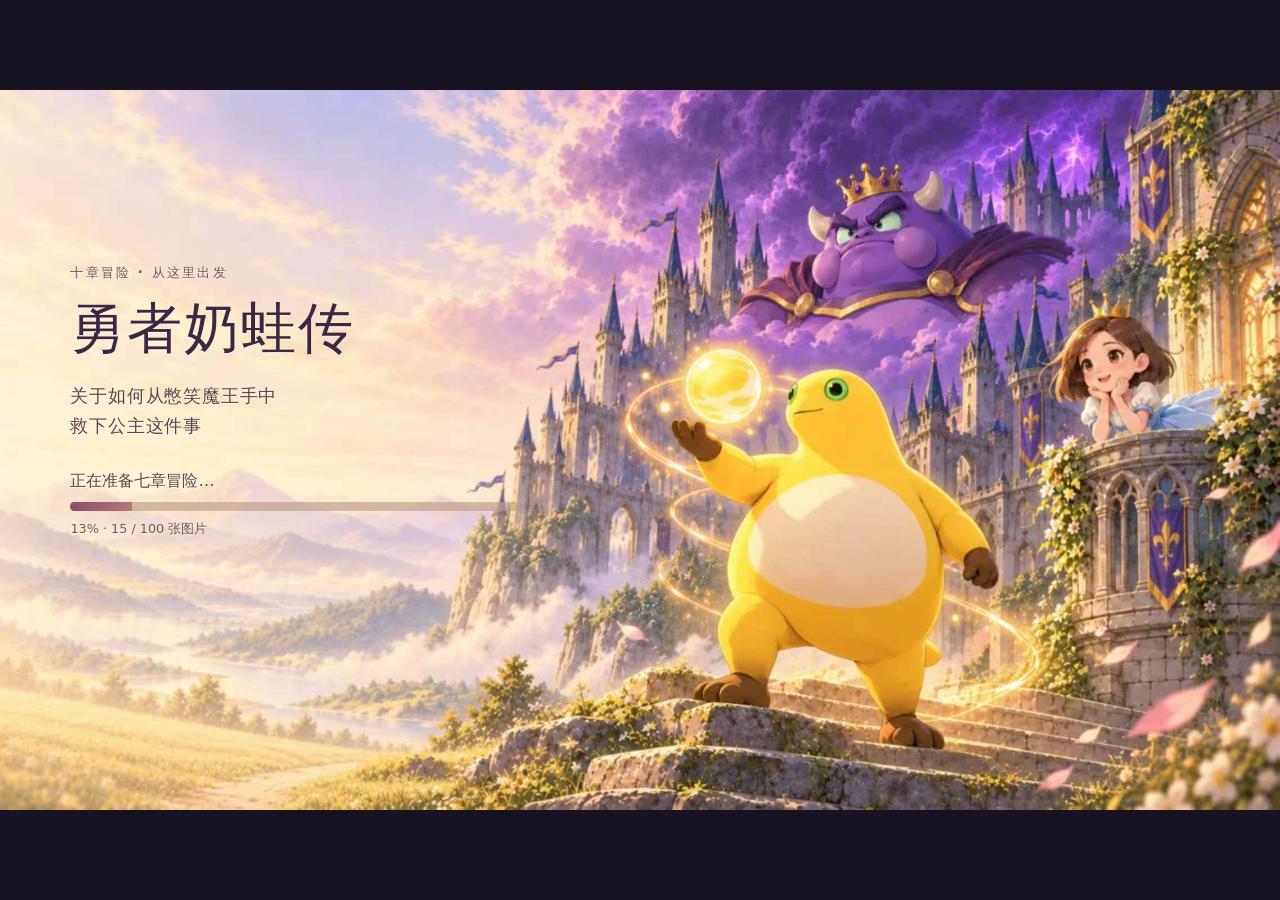
==== commit c9d58529: "feat: add test version entry on home page" ====
--- a/index.html
+++ b/index.html
@@ -24,8 +24,57 @@
     <script src="./assets/quiz-ad.js"></script>
     <script type="module" crossorigin src="./assets/game-BDvRcsxG.js"></script>
     <link rel="stylesheet" crossorigin href="./assets/game-DhG0Y0Ys.css">
+    <style>
+      /* 测试版入口：贴右侧边，避开摇杆/技能/血条 */
+      .test-tab {
+        position: fixed;
+        top: 50%;
+        right: 0;
+        z-index: 60;
+        transform: translateY(-50%);
+        display: flex;
+        flex-direction: column;
+        align-items: center;
+        gap: 8px;
+        padding: 12px 7px 13px;
+        border: 1px solid rgba(233, 196, 106, 0.34);
+        border-right: 0;
+        border-radius: 11px 0 0 11px;
+        background: rgba(12, 9, 18, 0.82);
+        -webkit-backdrop-filter: blur(10px);
+        backdrop-filter: blur(10px);
+        box-shadow: -8px 0 22px rgba(0, 0, 0, 0.35);
+        color: #e9c46a;
+        font: 500 11px/1 "PingFang SC", "Microsoft YaHei", system-ui, sans-serif;
+        letter-spacing: 0.2em;
+        text-decoration: none;
+        -webkit-tap-highlight-color: transparent;
+        transition: color 0.2s, background 0.2s, padding 0.2s;
+      }
+      .test-tab:hover,
+      .test-tab:focus-visible {
+        color: #f6d992;
+        background: rgba(35, 25, 48, 0.95);
+        padding-right: 10px;
+        outline: none;
+      }
+      .test-tab span {
+        writing-mode: vertical-rl;
+        text-orientation: upright;
+      }
+      .test-tab i {
+        width: 6px;
+        height: 6px;
+        border-radius: 50%;
+        background: #8ee6c8;
+        box-shadow: 0 0 8px #8ee6c8;
+      }
+    </style>
   </head>
   <body>
     <main id="app"></main>
+    <a class="test-tab" href="./testverson/dev-launcher.html" aria-label="进入测试版（需要口令）" title="测试版 · 需要口令">
+      <i aria-hidden="true"></i><span>测试版</span>
+    </a>
   </body>
 </html>
--- a/assets/game-DhG0Y0Ys.css
+++ b/assets/game-DhG0Y0Ys.css
@@ -1 +1 @@
-html[data-channel=leyuan233] body{background:#171321}html[data-channel=leyuan233] #app:not(.landscape-mobile) .game-shell{max-width:none;min-height:100svh;padding:0;align-items:center}html[data-channel=leyuan233] #app:not(.landscape-mobile) .stage{width:min(100vw,177.7778svh);border:0;border-radius:0}html[data-channel=leyuan233] .page-footer{display:none}html[data-channel=leyuan233] .naidan-button{z-index:5}.leyuan-title .title-background{background:url(../assets/channels/leyuan233/story-cover.webp) center/cover;filter:none;opacity:1;transform:none}.leyuan-title-tools{position:absolute;left:5.5%;top:5%;display:flex;gap:10px;z-index:4}.leyuan-title-tools .icon-btn{color:#624338;border-color:#76564766;background:#fff5deaa;width:3.4cqw;height:3.4cqw;min-width:32px;min-height:32px}.leyuan-title .leyuan-entry-copy,.leyuan-loading .leyuan-entry-copy{position:absolute;left:5.5%;top:24%;width:35%;color:#493149;z-index:2;text-shadow:0 1px 1px #fffc}.leyuan-entry-copy h1{margin:0 0 2.8cqw;font:900 4.3cqw/1.2 Songti SC,SimSun,serif;letter-spacing:.035em;color:#3b2740;white-space:nowrap}.leyuan-entry-copy .leyuan-eyebrow{margin:0 0 1.05cqw;font:600 1.05cqw/1.5 system-ui,sans-serif;letter-spacing:.16em;color:#79534a}.leyuan-entry-copy .leyuan-subtitle{margin:-1.35cqw 0 2.4cqw;font:600 1.4cqw/1.65 Microsoft YaHei,system-ui,sans-serif;letter-spacing:.045em;color:#624247}.leyuan-entry-actions{display:grid;gap:1.1cqw;width:100%}.leyuan-title .start-button{width:100%;min-height:0;height:4.8cqw;margin:0;padding:.9cqw 1.1cqw;justify-content:space-between;font-size:1.55cqw;border-radius:.65cqw;background:linear-gradient(135deg,#764457,#35213e);color:#fff0c6;border:1px solid #a88864;box-shadow:0 3px #c6a679,0 8px 20px #63454422}.leyuan-title .start-button svg{width:1.65cqw;height:1.65cqw}.leyuan-title .continue-button{position:static;display:flex;flex-direction:column;width:100%;height:auto;min-height:0;margin:0;padding:.7cqw;font-size:1.1cqw;background:#ffefd2bc;border:1px solid #ad8b69;color:#573b4d}.leyuan-title .continue-button span{font-size:.8cqw;line-height:1.5}.leyuan-title .best-chip{margin-top:1.3cqw;font-size:.82cqw;color:#654553;flex-wrap:wrap;gap:.4cqw}.leyuan-title .best-chip svg{width:1.1cqw;height:1.1cqw}.leyuan-entry-hint{margin:1cqw 0 0;color:#7a5c5a;font-size:.8cqw;line-height:1.5}.leyuan-loading{position:fixed;inset:0;z-index:4000;background:#171321;font-family:Microsoft YaHei,system-ui,sans-serif}.leyuan-loading-frame{position:absolute;left:50%;top:50%;aspect-ratio:16/9;container-type:inline-size;background:url(../assets/channels/leyuan233/story-cover.webp) center/cover}.leyuan-loading-content{display:grid;gap:.8cqw}.leyuan-loading-note{margin:0;font-size:1.25cqw;color:#624247}.leyuan-loading progress{width:100%;height:.7cqw;border:0;border-radius:99px;background:#be9b8266;overflow:hidden;accent-color:#8b5265}.leyuan-loading progress::-webkit-progress-bar{background:#be9b8266}.leyuan-loading progress::-webkit-progress-value{background:linear-gradient(90deg,#875069,#b87674)}.leyuan-loading-count{font-size:1cqw;color:#79534a}.leyuan-load-retry{padding:.8cqw;color:#fff2cf;background:#704252;border:0;border-radius:.5cqw;font:600 1.3cqw system-ui;cursor:pointer}.leyuan-load-retry[hidden]{display:none}html[data-channel=leyuan233] [data-screen=settings] .small-modal{width:min(700px,90%);max-height:88%;overflow:auto}html[data-channel=leyuan233] [data-screen=settings] .setting-note{font-size:clamp(10px,1.1cqw,15px)}.leyuan-ad-note{min-height:1.5em;font-size:clamp(11px,1.1cqw,15px);line-height:1.5;color:#e8c799}.leyuan-storage-warning{position:absolute;top:1%;left:32%;width:36%;margin:0;padding:.4em .6em;background:#38262eed;border:1px solid #ebbd75;border-radius:6px;color:#ffe3aa;text-align:center;font:500 clamp(9px,1cqw,14px)/1.5 system-ui;z-index:60;pointer-events:none}@media(pointer:coarse){html[data-channel=leyuan233] .skill-controls .super-skill .skill-icon{display:block}html[data-channel=leyuan233] .skill-controls .skill .skill-icon svg{display:block;width:20px;height:20px}html[data-channel=leyuan233] .skill-controls .super-skill #super-name{font-size:9px}html[data-channel=leyuan233] .skill-controls .super-skill #super-charge{font-size:8px;margin-top:0}html[data-channel=leyuan233] .skill-controls .skill b{font-size:9px;letter-spacing:0;white-space:nowrap}.leyuan-title .leyuan-entry-copy,.leyuan-loading .leyuan-entry-copy{top:21%}.leyuan-entry-copy h1{margin-bottom:2.7cqw}.leyuan-title .best-chip,.leyuan-entry-hint{font-size:1cqw}}@media(pointer:coarse){html[data-channel=leyuan233] .skill-controls .skill{border-width:2px;border-color:#bc935f;color:#fff0d0;background:radial-gradient(circle at 35% 25%,#55515e,#221928);box-shadow:0 4px 12px #0007,inset 0 0 0 3px #1810208a;gap:2px}html[data-channel=leyuan233] .skill-controls .skill b,html[data-channel=leyuan233] .skill-controls .super-skill #super-name{font-size:10px;line-height:1.15;font-weight:700;margin:0}html[data-channel=leyuan233] .skill-controls .skill small{display:block;font-size:8px;line-height:1.15;color:#d8c6d7;margin:0}html[data-channel=leyuan233] .skill-controls #dash-key{position:static;min-width:0;padding:0;border:0;background:none;color:#d8c6d7;font-size:8px}html[data-channel=leyuan233] .skill-controls .skill .skill-icon svg{width:21px;height:21px;color:#efcc85}html[data-channel=leyuan233] .skill-controls #defense-button{background:radial-gradient(circle at 33% 23%,#526b78,#1a263c);border-color:#a9d2da}html[data-channel=leyuan233] .skill-controls #defense-button .skill-icon svg{color:#b8edfc}html[data-channel=leyuan233] .skill-controls #defense-button[data-level="1"]{background:radial-gradient(circle at 30% 20%,#389c9d,#123c55);border-color:#a3fff0;box-shadow:0 0 14px #42c7c955,inset 0 0 0 3px #1d647744}html[data-channel=leyuan233] .skill-controls #defense-button[data-level="2"]{background:radial-gradient(circle at 30% 20%,#7feee5,#235d87 52%,#252e67);border-color:#fff2b4;box-shadow:0 0 18px #90fff16b,inset 0 0 0 3px #97fff344}html[data-channel=leyuan233] .skill-controls #attack-button{background:radial-gradient(circle at 35% 25%,#876128,#3a2631);border-color:#ffe59b;box-shadow:0 0 16px #ffd37428,inset 0 0 0 3px #1810208a}html[data-channel=leyuan233] .skill-controls #attack-button b{font-size:12px}html[data-channel=leyuan233] .skill-controls .milk-ball-icon{width:28px;height:28px;box-shadow:0 0 14px #ffda6e77}html[data-channel=leyuan233] .skill-controls #laugh-button{background:radial-gradient(circle at 35% 25%,#725432,#2b1926);border-color:#dfb36b}html[data-channel=leyuan233] .skill-controls #laugh-button.charged{background:radial-gradient(circle,#a67729,#58302b);border-color:#ffe198;box-shadow:0 0 18px #ffbd485e,inset 0 0 12px #ffda7044}html[data-channel=leyuan233] .skill-controls #dash-button.enhanced{border-color:#79e7ff;background:radial-gradient(circle at 35% 25%,#28688c,#151f45);box-shadow:0 0 18px #4dccff66,inset 0 0 0 3px #15234690}html[data-channel=leyuan233] .skill-controls #laugh-button.enhanced{border-color:#d79dff;background:radial-gradient(circle at 35% 25%,#74429d,#271e43)}html[data-channel=leyuan233] .skill-controls #laugh-button.enhanced.charged{background:radial-gradient(circle,#b45eeb,#542b80);box-shadow:0 0 20px #cd83ff88,inset 0 0 12px #f0c8ff55}html[data-channel=leyuan233] .skill-controls #super-button{border:0;background:radial-gradient(circle at 35% 25%,#41546d,#181c3b)}html[data-channel=leyuan233] .skill-controls #super-button.awaiting{background:radial-gradient(circle at 35% 25%,#806546,#322435)}html[data-channel=leyuan233] .skill-controls #super-button.cast-ready{background:radial-gradient(circle at 35% 25%,#cba445,#68385f);box-shadow:0 0 20px #faca617f}html[data-channel=leyuan233] .skill-controls #super-button[data-state=active]{background:radial-gradient(circle,#ffdd87,#a65748);box-shadow:0 0 25px #ffdf9eaa}html[data-channel=leyuan233] .skill-controls .super-skill #super-charge{font-size:8px;color:#e5d9b7}html[data-channel=leyuan233] .naidan-button{left:22%;right:auto;bottom:4%;width:clamp(88px,14cqw,112px);height:48px;padding:5px 7px;border-radius:11px;flex-direction:row;gap:6px;border:1px solid #97dfbf88;background:linear-gradient(135deg,#244f43eb,#22243cee);color:#d8fff0}html[data-channel=leyuan233] .naidan-button>span:last-child{display:grid;gap:3px;text-align:left}html[data-channel=leyuan233] .naidan-button b{font-size:11px;white-space:nowrap}html[data-channel=leyuan233] .naidan-button small{position:static;display:block;font-size:8px;border:0;padding:0;background:none;color:#d8fff0}html[data-channel=leyuan233] .naidan-symbol{color:#9affc7;font-size:22px}html[data-channel=leyuan233] .naidan-button.empowered{border-color:#fff2a0;background:linear-gradient(135deg,#6c5435ee,#394c40ee);color:#fff3bf}html[data-channel=leyuan233] .peach-button{top:auto;left:4%;bottom:36%;width:94px;height:45px;display:grid;grid-template-columns:27px auto;gap:0 4px;padding:4px 6px;border-radius:10px;background:linear-gradient(130deg,#584025ed,#2d2439e8);border:1px solid #ffd87c99}html[data-channel=leyuan233] .peach-button b{position:static;font-size:14px}html[data-channel=leyuan233] .peach-button small{display:block;font-size:8px;white-space:nowrap}html[data-channel=leyuan233] .hero-panel{width:30cqw;padding:6px 7px;gap:7px;border-radius:10px;background:#211a30bc}html[data-channel=leyuan233] .hero-panel .avatar{display:flex;width:34px;height:40px;flex:0 0 34px}html[data-channel=leyuan233] .energy-caption{display:flex;font-size:8px}html[data-channel=leyuan233] .zone-panel{top:0;width:24%;padding:3px 5px;border-radius:8px;background:#211a3080}html[data-channel=leyuan233] .zone-panel #zone-number{display:block;font-size:7px;letter-spacing:.16em}html[data-channel=leyuan233] .zone-panel #zone-name{font-size:13px}html[data-channel=leyuan233] .zone-panel #objective{font-size:8px}html[data-channel=leyuan233] .hud-right{gap:5px}html[data-channel=leyuan233] .hud-right .icon-btn{width:36px;height:36px}html[data-channel=leyuan233] .run-clock{display:block;font-size:12px;padding:6px 8px}}html[data-channel=leyuan233] [data-action=fullscreen][hidden]{display:none}html[data-channel=leyuan233] #stage.touch-layout-custom .movement-zone{width:calc(var(--touch-size) * 1cqw);height:calc(var(--touch-size) * 1cqw)}html[data-channel=leyuan233] #stage.touch-layout-custom .skill-controls .skill,html[data-channel=leyuan233] #stage.touch-layout-custom .skill-controls .super-control{position:absolute}html[data-channel=leyuan233] #stage.touch-layout-custom .naidan-button,html[data-channel=leyuan233] #stage.touch-layout-custom .peach-button{left:calc(var(--touch-x) * 1%);top:calc(var(--touch-y) * 1%);right:auto;bottom:auto;width:calc(var(--touch-size) * 1cqw);height:calc(var(--touch-size) * 1cqw);display:flex;flex-direction:column;justify-content:center;align-items:center;gap:0}html[data-channel=leyuan233] #stage.touch-layout-custom .naidan-button>span:last-child{text-align:center}html[data-channel=leyuan233] .touch-layout-preview [data-layout-control].overlapping{border-color:#ff8c8c;box-shadow:0 0 0 2px #ff656599}
+html[data-channel=leyuan233] body{background:#171321}html[data-channel=leyuan233] #app:not(.landscape-mobile) .game-shell{max-width:none;min-height:100svh;padding:0;align-items:center}html[data-channel=leyuan233] #app:not(.landscape-mobile) .stage{width:min(100vw,177.7778svh);border:0;border-radius:0}html[data-channel=leyuan233] .page-footer{display:none}html[data-channel=leyuan233] .naidan-button{z-index:5}.leyuan-title .title-background{background:url(../assets/channels/leyuan233/story-cover.webp) center/cover;filter:none;opacity:1;transform:none}.leyuan-title-tools{position:absolute;left:5.5%;top:5%;display:flex;gap:10px;z-index:4}.leyuan-title-tools .icon-btn{color:#624338;border-color:#76564766;background:#fff5deaa;width:3.4cqw;height:3.4cqw;min-width:32px;min-height:32px}.leyuan-title .leyuan-entry-copy,.leyuan-loading .leyuan-entry-copy{position:absolute;left:5.5%;top:24%;width:35%;color:#493149;z-index:2;text-shadow:0 1px 1px #fffc}.leyuan-entry-copy h1{margin:0 0 2.8cqw;font:900 4.3cqw/1.2 Songti SC,SimSun,serif;letter-spacing:.035em;color:#3b2740;white-space:nowrap}.leyuan-entry-copy .leyuan-eyebrow{margin:0 0 1.05cqw;font:600 1.05cqw/1.5 system-ui,sans-serif;letter-spacing:.16em;color:#79534a}.leyuan-entry-copy .leyuan-subtitle{margin:-1.35cqw 0 2.4cqw;font:600 1.4cqw/1.65 Microsoft YaHei,system-ui,sans-serif;letter-spacing:.045em;color:#624247}.leyuan-entry-actions{display:grid;gap:1.1cqw;width:100%}.leyuan-title .start-button{width:100%;min-height:0;height:4.8cqw;margin:0;padding:.9cqw 1.1cqw;justify-content:space-between;font-size:1.55cqw;border-radius:.65cqw;background:linear-gradient(135deg,#764457,#35213e);color:#fff0c6;border:1px solid #a88864;box-shadow:0 3px #c6a679,0 8px 20px #63454422}.leyuan-title .start-button svg{width:1.65cqw;height:1.65cqw}.leyuan-title .continue-button{position:static;display:flex;flex-direction:column;width:100%;height:auto;min-height:0;margin:0;padding:.7cqw;font-size:1.1cqw;background:#ffefd2bc;border:1px solid #ad8b69;color:#573b4d}.leyuan-title .continue-button span{font-size:.8cqw;line-height:1.5}.leyuan-title .endless-button{position:static;display:flex;flex-direction:column;width:100%;height:auto;min-height:0;margin:0;padding:.7cqw;font-size:1.1cqw;background:linear-gradient(135deg,#3f2a54,#241c33);border:1px solid #b08ecf;color:#ecd8ff}.leyuan-title .endless-button:hover{background:linear-gradient(135deg,#543a72,#2e2244);border-color:#c9a8ec}.leyuan-title .endless-button span{font-size:.8cqw;line-height:1.5;opacity:.85}.endless-setup-modal h2{color:#ecd8ff}.endless-setup-modal p{color:#b9a6c9;font-size:1.05cqw;line-height:1.6}.endless-difficulty-grid{display:grid;grid-template-columns:1fr 1fr;gap:1.2cqw;margin:1.8cqw 0 2cqw}.difficulty-card{display:flex;flex-direction:column;align-items:flex-start;gap:.5cqw;padding:1.4cqw 1.5cqw;text-align:left;border:1px solid #b08ecf88;border-radius:12px;background:linear-gradient(145deg,#3f2a54,#241c33);color:#ecd8ff;cursor:pointer;transition:transform .15s,border-color .15s,box-shadow .15s}.difficulty-card b{font-size:1.3cqw;letter-spacing:.04em}.difficulty-card small{font-size:.85cqw;color:#c7b3d8;opacity:.85}.difficulty-card:hover{transform:translateY(-2px);border-color:#c9a8ec;box-shadow:0 6px 18px #b08ecf44}.difficulty-card:active{transform:translateY(0)}.endless-setup-modal .secondary{justify-content:center}.endless-best{margin-left:.6cqw;display:inline-flex;align-items:center;gap:.4cqw}.endless-best b{color:#d9b3ff}.leyuan-title .best-chip{margin-top:1.3cqw;font-size:.82cqw;color:#654553;flex-wrap:wrap;gap:.4cqw}.leyuan-title .best-chip svg{width:1.1cqw;height:1.1cqw}.leyuan-entry-hint{margin:1cqw 0 0;color:#7a5c5a;font-size:.8cqw;line-height:1.5}.leyuan-loading{position:fixed;inset:0;z-index:4000;background:#171321;font-family:Microsoft YaHei,system-ui,sans-serif}.leyuan-loading-frame{position:absolute;left:50%;top:50%;aspect-ratio:16/9;container-type:inline-size;background:url(../assets/channels/leyuan233/story-cover.webp) center/cover}.leyuan-loading-content{display:grid;gap:.8cqw}.leyuan-loading-note{margin:0;font-size:1.25cqw;color:#624247}.leyuan-loading progress{width:100%;height:.7cqw;border:0;border-radius:99px;background:#be9b8266;overflow:hidden;accent-color:#8b5265}.leyuan-loading progress::-webkit-progress-bar{background:#be9b8266}.leyuan-loading progress::-webkit-progress-value{background:linear-gradient(90deg,#875069,#b87674)}.leyuan-loading-count{font-size:1cqw;color:#79534a}.leyuan-load-retry{padding:.8cqw;color:#fff2cf;background:#704252;border:0;border-radius:.5cqw;font:600 1.3cqw system-ui;cursor:pointer}.leyuan-load-retry[hidden]{display:none}html[data-channel=leyuan233] [data-screen=settings] .small-modal{width:min(700px,90%);max-height:88%;overflow:auto}html[data-channel=leyuan233] [data-screen=settings] .setting-note{font-size:clamp(10px,1.1cqw,15px)}.leyuan-ad-note{min-height:1.5em;font-size:clamp(11px,1.1cqw,15px);line-height:1.5;color:#e8c799}.leyuan-storage-warning{position:absolute;top:1%;left:32%;width:36%;margin:0;padding:.4em .6em;background:#38262eed;border:1px solid #ebbd75;border-radius:6px;color:#ffe3aa;text-align:center;font:500 clamp(9px,1cqw,14px)/1.5 system-ui;z-index:60;pointer-events:none}@media(pointer:coarse){html[data-channel=leyuan233] .skill-controls .super-skill .skill-icon{display:block}html[data-channel=leyuan233] .skill-controls .skill .skill-icon svg{display:block;width:20px;height:20px}html[data-channel=leyuan233] .skill-controls .super-skill #super-name{font-size:9px}html[data-channel=leyuan233] .skill-controls .super-skill #super-charge{font-size:8px;margin-top:0}html[data-channel=leyuan233] .skill-controls .skill b{font-size:9px;letter-spacing:0;white-space:nowrap}.leyuan-title .leyuan-entry-copy,.leyuan-loading .leyuan-entry-copy{top:21%}.leyuan-entry-copy h1{margin-bottom:2.7cqw}.leyuan-title .best-chip,.leyuan-entry-hint{font-size:1cqw}}@media(pointer:coarse){html[data-channel=leyuan233] .skill-controls .skill{border-width:2px;border-color:#bc935f;color:#fff0d0;background:radial-gradient(circle at 35% 25%,#55515e,#221928);box-shadow:0 4px 12px #0007,inset 0 0 0 3px #1810208a;gap:2px}html[data-channel=leyuan233] .skill-controls .skill b,html[data-channel=leyuan233] .skill-controls .super-skill #super-name{font-size:10px;line-height:1.15;font-weight:700;margin:0}html[data-channel=leyuan233] .skill-controls .skill small{display:block;font-size:8px;line-height:1.15;color:#d8c6d7;margin:0}html[data-channel=leyuan233] .skill-controls #dash-key{position:static;min-width:0;padding:0;border:0;background:none;color:#d8c6d7;font-size:8px}html[data-channel=leyuan233] .skill-controls .skill .skill-icon svg{width:21px;height:21px;color:#efcc85}html[data-channel=leyuan233] .skill-controls #defense-button{background:radial-gradient(circle at 33% 23%,#526b78,#1a263c);border-color:#a9d2da}html[data-channel=leyuan233] .skill-controls #defense-button .skill-icon svg{color:#b8edfc}html[data-channel=leyuan233] .skill-controls #defense-button[data-level="1"]{background:radial-gradient(circle at 30% 20%,#389c9d,#123c55);border-color:#a3fff0;box-shadow:0 0 14px #42c7c955,inset 0 0 0 3px #1d647744}html[data-channel=leyuan233] .skill-controls #defense-button[data-level="2"]{background:radial-gradient(circle at 30% 20%,#7feee5,#235d87 52%,#252e67);border-color:#fff2b4;box-shadow:0 0 18px #90fff16b,inset 0 0 0 3px #97fff344}html[data-channel=leyuan233] .skill-controls #attack-button{background:radial-gradient(circle at 35% 25%,#876128,#3a2631);border-color:#ffe59b;box-shadow:0 0 16px #ffd37428,inset 0 0 0 3px #1810208a}html[data-channel=leyuan233] .skill-controls #attack-button b{font-size:12px}html[data-channel=leyuan233] .skill-controls .milk-ball-icon{width:28px;height:28px;box-shadow:0 0 14px #ffda6e77}html[data-channel=leyuan233] .skill-controls #laugh-button{background:radial-gradient(circle at 35% 25%,#725432,#2b1926);border-color:#dfb36b}html[data-channel=leyuan233] .skill-controls #laugh-button.charged{background:radial-gradient(circle,#a67729,#58302b);border-color:#ffe198;box-shadow:0 0 18px #ffbd485e,inset 0 0 12px #ffda7044}html[data-channel=leyuan233] .skill-controls #dash-button.enhanced{border-color:#79e7ff;background:radial-gradient(circle at 35% 25%,#28688c,#151f45);box-shadow:0 0 18px #4dccff66,inset 0 0 0 3px #15234690}html[data-channel=leyuan233] .skill-controls #laugh-button.enhanced{border-color:#d79dff;background:radial-gradient(circle at 35% 25%,#74429d,#271e43)}html[data-channel=leyuan233] .skill-controls #laugh-button.enhanced.charged{background:radial-gradient(circle,#b45eeb,#542b80);box-shadow:0 0 20px #cd83ff88,inset 0 0 12px #f0c8ff55}html[data-channel=leyuan233] .skill-controls #super-button{border:0;background:radial-gradient(circle at 35% 25%,#41546d,#181c3b)}html[data-channel=leyuan233] .skill-controls #super-button.awaiting{background:radial-gradient(circle at 35% 25%,#806546,#322435)}html[data-channel=leyuan233] .skill-controls #super-button.cast-ready{background:radial-gradient(circle at 35% 25%,#cba445,#68385f);box-shadow:0 0 20px #faca617f}html[data-channel=leyuan233] .skill-controls #super-button[data-state=active]{background:radial-gradient(circle,#ffdd87,#a65748);box-shadow:0 0 25px #ffdf9eaa}html[data-channel=leyuan233] .skill-controls .super-skill #super-charge{font-size:8px;color:#e5d9b7}html[data-channel=leyuan233] .naidan-button{left:22%;right:auto;bottom:4%;width:clamp(88px,14cqw,112px);height:48px;padding:5px 7px;border-radius:11px;flex-direction:row;gap:6px;border:1px solid #97dfbf88;background:linear-gradient(135deg,#244f43eb,#22243cee);color:#d8fff0}html[data-channel=leyuan233] .naidan-button>span:last-child{display:grid;gap:3px;text-align:left}html[data-channel=leyuan233] .naidan-button b{font-size:11px;white-space:nowrap}html[data-channel=leyuan233] .naidan-button small{position:static;display:block;font-size:8px;border:0;padding:0;background:none;color:#d8fff0}html[data-channel=leyuan233] .naidan-symbol{color:#9affc7;font-size:22px}html[data-channel=leyuan233] .naidan-button.empowered{border-color:#fff2a0;background:linear-gradient(135deg,#6c5435ee,#394c40ee);color:#fff3bf}html[data-channel=leyuan233] .peach-button{top:auto;left:4%;bottom:36%;width:94px;height:45px;display:grid;grid-template-columns:27px auto;gap:0 4px;padding:4px 6px;border-radius:10px;background:linear-gradient(130deg,#584025ed,#2d2439e8);border:1px solid #ffd87c99}html[data-channel=leyuan233] .peach-button b{position:static;font-size:14px}html[data-channel=leyuan233] .peach-button small{display:block;font-size:8px;white-space:nowrap}html[data-channel=leyuan233] .hero-panel{width:30cqw;padding:6px 7px;gap:7px;border-radius:10px;background:#211a30bc}html[data-channel=leyuan233] .hero-panel .avatar{display:flex;width:34px;height:40px;flex:0 0 34px}html[data-channel=leyuan233] .energy-caption{display:flex;font-size:8px}html[data-channel=leyuan233] .zone-panel{top:0;width:24%;padding:3px 5px;border-radius:8px;background:#211a3080}html[data-channel=leyuan233] .zone-panel #zone-number{display:block;font-size:7px;letter-spacing:.16em}html[data-channel=leyuan233] .zone-panel #zone-name{font-size:13px}html[data-channel=leyuan233] .zone-panel #objective{font-size:8px}html[data-channel=leyuan233] .hud-right{gap:5px}html[data-channel=leyuan233] .hud-right .icon-btn{width:36px;height:36px}html[data-channel=leyuan233] .run-clock{display:block;font-size:12px;padding:6px 8px}}html[data-channel=leyuan233] [data-action=fullscreen][hidden]{display:none}html[data-channel=leyuan233] #stage.touch-layout-custom .movement-zone{width:calc(var(--touch-size) * 1cqw);height:calc(var(--touch-size) * 1cqw)}html[data-channel=leyuan233] #stage.touch-layout-custom .skill-controls .skill,html[data-channel=leyuan233] #stage.touch-layout-custom .skill-controls .super-control{position:absolute}html[data-channel=leyuan233] #stage.touch-layout-custom .naidan-button,html[data-channel=leyuan233] #stage.touch-layout-custom .peach-button{left:calc(var(--touch-x) * 1%);top:calc(var(--touch-y) * 1%);right:auto;bottom:auto;width:calc(var(--touch-size) * 1cqw);height:calc(var(--touch-size) * 1cqw);display:flex;flex-direction:column;justify-content:center;align-items:center;gap:0}html[data-channel=leyuan233] #stage.touch-layout-custom .naidan-button>span:last-child{text-align:center}html[data-channel=leyuan233] .touch-layout-preview [data-layout-control].overlapping{border-color:#ff8c8c;box-shadow:0 0 0 2px #ff656599}
